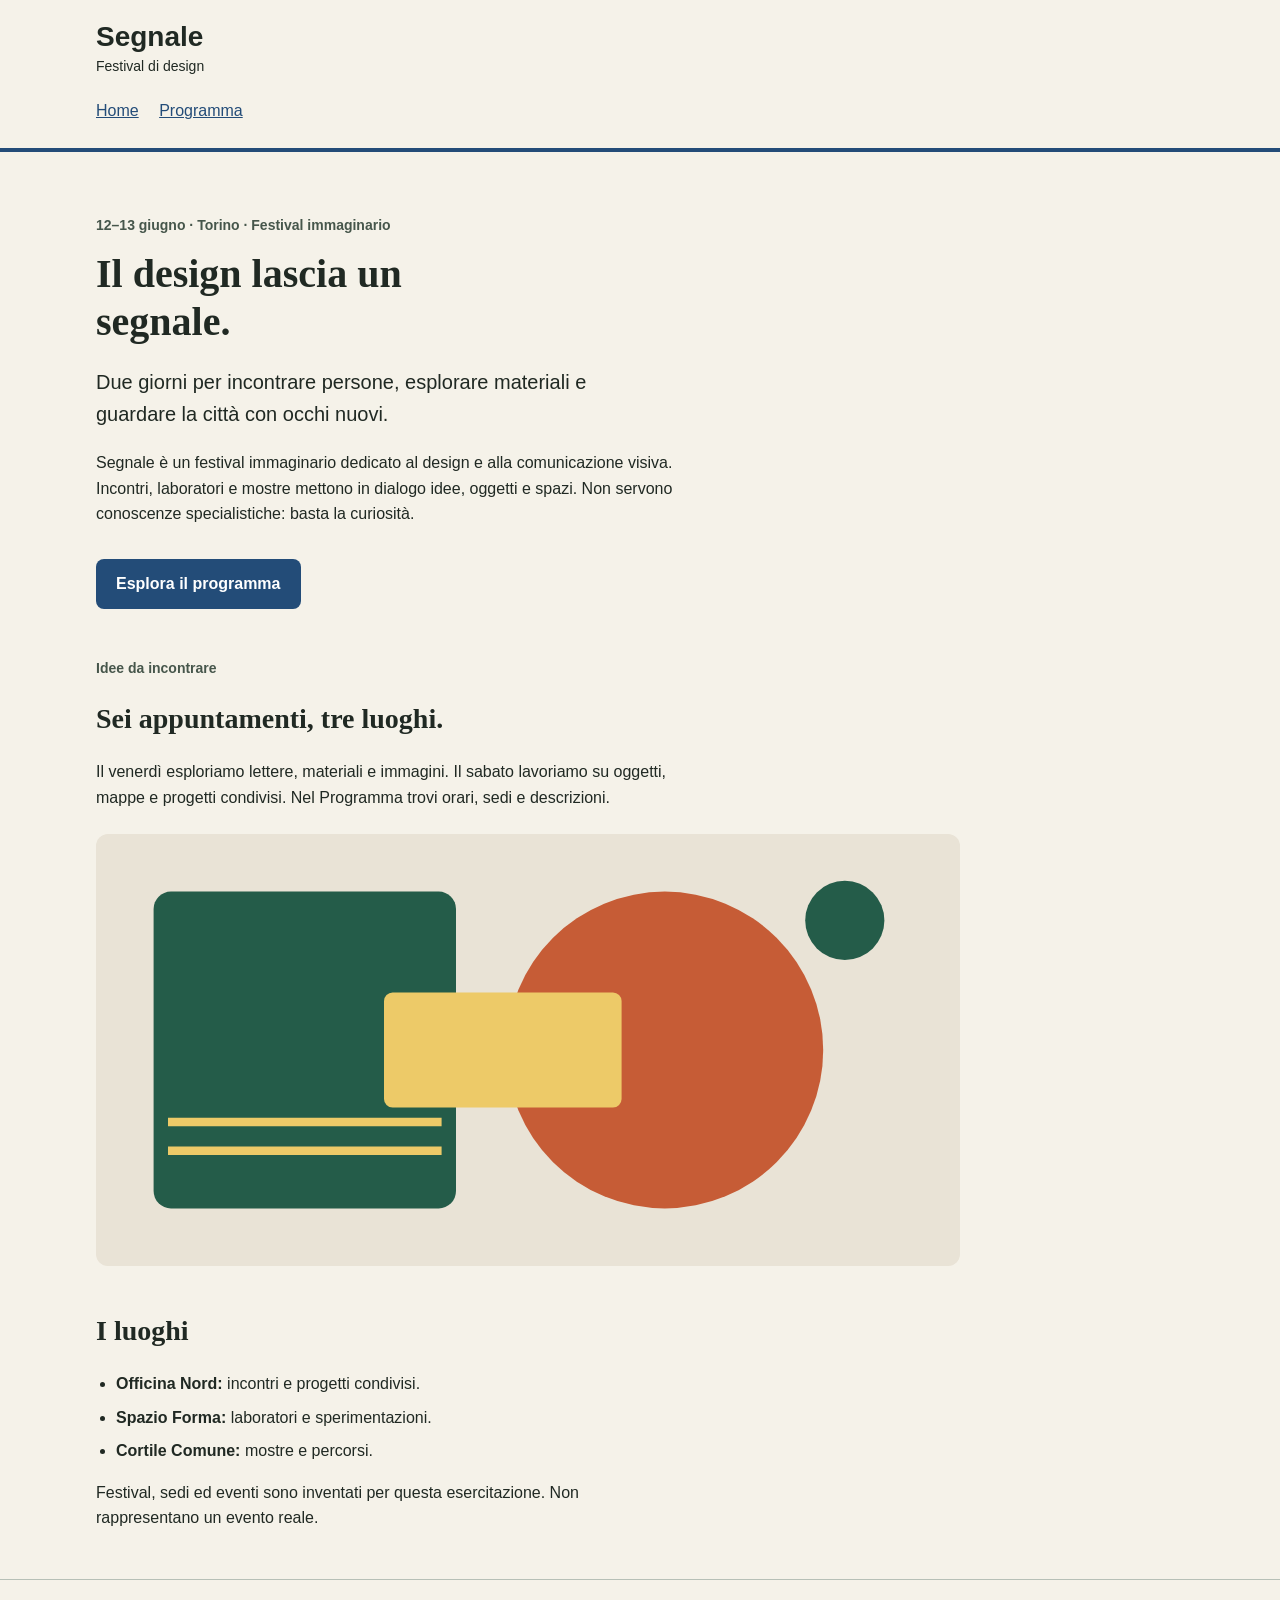
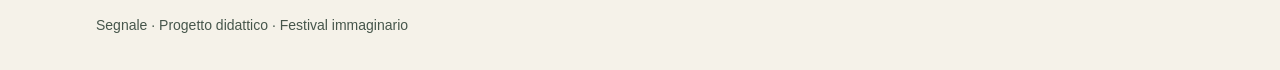
==== index.html @ c1fb13bf "versione vecchia" ====
<!doctype html>
<html lang="it">
<head>
  <meta charset="utf-8">
  <meta name="viewport" content="width=device-width, initial-scale=1">
  <title>Segnale — Festival di design</title>
  <link rel="stylesheet" href="style.css">
</head>
<body>
  <a class="skip-link" href="#contenuto">Vai al contenuto</a>
  <header class="site-header">
    <div class="container">
      <a class="brand" href="index.html">Segnale<span>Festival di design</span></a>
      <nav>
        <a href="index.html">Home</a>
        <a href="programma.html">Programma</a>
      </nav>
    </div>
  </header>

  <main id="contenuto" class="container">
    <section class="intro">
      <p class="eyebrow">12–13 giugno · Torino · Festival immaginario</p>
      <h1 id="titolo-home">Il design lascia un segnale.</h1>
      <p class="lead">Due giorni per incontrare persone, esplorare materiali e guardare la città con occhi nuovi.</p>
      <p class="reading-text">Segnale è un festival immaginario dedicato al design e alla comunicazione visiva. Incontri, laboratori e mostre mettono in dialogo idee, oggetti e spazi. Non servono conoscenze specialistiche: basta la curiosità.</p>
      <a class="button-link" href="programma.html">Esplora il programma</a>
    </section>

    <section class="content-section">
      <p class="eyebrow">Idee da incontrare</p>
      <h2 id="titolo-festival">Sei appuntamenti, tre luoghi.</h2>
      <p class="reading-text">Il venerdì esploriamo lettere, materiali e immagini. Il sabato lavoriamo su oggetti, mappe e progetti condivisi. Nel Programma trovi orari, sedi e descrizioni.</p>
      <img class="festival-image" src="assets/festival.svg" alt="Composizione geometrica di cerchi e rettangoli nei colori del festival" width="1200" height="600">
    </section>

    <section class="content-section">
      <h2 id="titolo-luoghi">I luoghi</h2>
      <ul class="venues">
        <li><strong>Officina Nord:</strong> incontri e progetti condivisi.</li>
        <li><strong>Spazio Forma:</strong> laboratori e sperimentazioni.</li>
        <li><strong>Cortile Comune:</strong> mostre e percorsi.</li>
      </ul>
      <p class="reading-text">Festival, sedi ed eventi sono inventati per questa esercitazione. Non rappresentano un evento reale.</p>
    </section>
  </main>

  <footer class="site-footer"><div class="container"><p>Segnale · Progetto didattico · Festival immaginario</p></div></footer>
</body>
</html>
---- style.css ----
/* Segnale: esempio completo della consegna su Home e Programma. */

/* Valori condivisi: le regole interessate li richiamano con var(). */
:root {
  --colore-primario: #234c78;
  --colore-primario-scuro: #163454;
  --colore-sfondo: #f5f2e9;
  --colore-testo: #202923;
  --font-testo: Arial, Helvetica, sans-serif;
  --font-titoli: Georgia, "Times New Roman", serif;
}

* {
  box-sizing: border-box;
}

body {
  margin: 0;
  background: var(--colore-sfondo);
  color: var(--colore-testo);
  font-family: var(--font-testo);
  font-size: 1rem;
  line-height: 1.6;
}

a {
  color: var(--colore-primario);
}

a:hover {
  text-decoration: underline;
}

a:focus {
  outline: 3px solid var(--colore-testo);
}

.container {
  width: 92%;
  max-width: 68rem;
  margin: 0 auto;
}

.site-header {
  padding: 1.25rem 0;
  border-bottom: 4px solid var(--colore-primario);
}

.brand {
  display: inline-block;
  color: var(--colore-testo);
  font-size: 1.75rem;
  font-weight: bold;
  line-height: 1.2;
  text-decoration: none;
}

.brand span {
  display: block;
  margin-top: 0.25rem;
  font-size: 0.875rem;
  font-weight: normal;
}

nav {
  margin-top: 1rem;
}

nav a {
  display: inline-block;
  margin-right: 1rem;
  padding: 0.25rem 0;
}


.intro {
  padding: 3rem 0 1rem;
}

.eyebrow,
.event-meta {
  color: #46564b;
  font-size: 0.875rem;
  font-weight: bold;
}

h1,
h2,
h3 {
  font-family: var(--font-titoli);
  line-height: 1.2;
}

h1 {
  max-width: 18ch;
  margin: 0.75rem 0 1.25rem;
  font-size: 2.5rem;
}

h2 {
  font-size: 1.75rem;
}

h3 {
  margin: 0.5rem 0 0.75rem;
  font-size: 1.375rem;
}

.lead {
  max-width: 48ch;
  font-size: 1.25rem;
}

.reading-text {
  max-width: 65ch;
}

.button-link {
  display: inline-block;
  margin-top: 1rem;
  padding: 0.75rem 1.25rem;
  border-radius: 0.5rem;
  background: var(--colore-primario);
  color: #ffffff;
  font-weight: bold;
  text-decoration: none;
}

.button-link:hover {
  background: var(--colore-primario-scuro);
}

.content-section {
  margin: 2rem 0 3rem;
}

.festival-image {
  display: block;
  width: 100%;
  max-width: 54rem;
  height: auto;
  margin-top: 1.5rem;
  border-radius: 0.75rem;
}

.venues {
  padding-left: 1.25rem;
}

.venues li {
  margin-bottom: 0.5rem;
}

/* Disposizione di base: una colonna. */
.event-grid {
  display: grid;
  grid-template-columns: 1fr;
  gap: 2rem;
}

.event-card {
  overflow: hidden;
  border: 1px solid #b7c0b7;
  border-radius: 0.75rem;
  background: #ffffff;
}

.event-card img {
  display: block;
  width: 100%;
  height: auto;
}

.event-body {
  padding: 1.5rem;
}

.event-place {
  margin-bottom: 0;
  color: #46564b;
  font-size: 0.875rem;
}

.site-footer {
  padding: 1.25rem 0;
  border-top: 1px solid #b7c0b7;
  color: #46564b;
  font-size: 0.875rem;
}

.skip-link {
  position: absolute;
  top: -6rem;
  left: 1rem;
  padding: 0.75rem 1rem;
  background: #ffffff;
  color: var(--colore-testo);
}

.skip-link:focus {
  top: 1rem;
}

/* Da 600 px: due colonne. */
@media (min-width: 600px) {
  .event-grid {
    grid-template-columns: repeat(2, 1fr);
  }
}

/* Da 1024 px: tre colonne. Questa regola segue quella da 600 px. */
@media (min-width: 1024px) {
  .event-grid {
    grid-template-columns: repeat(3, 1fr);
  }
}
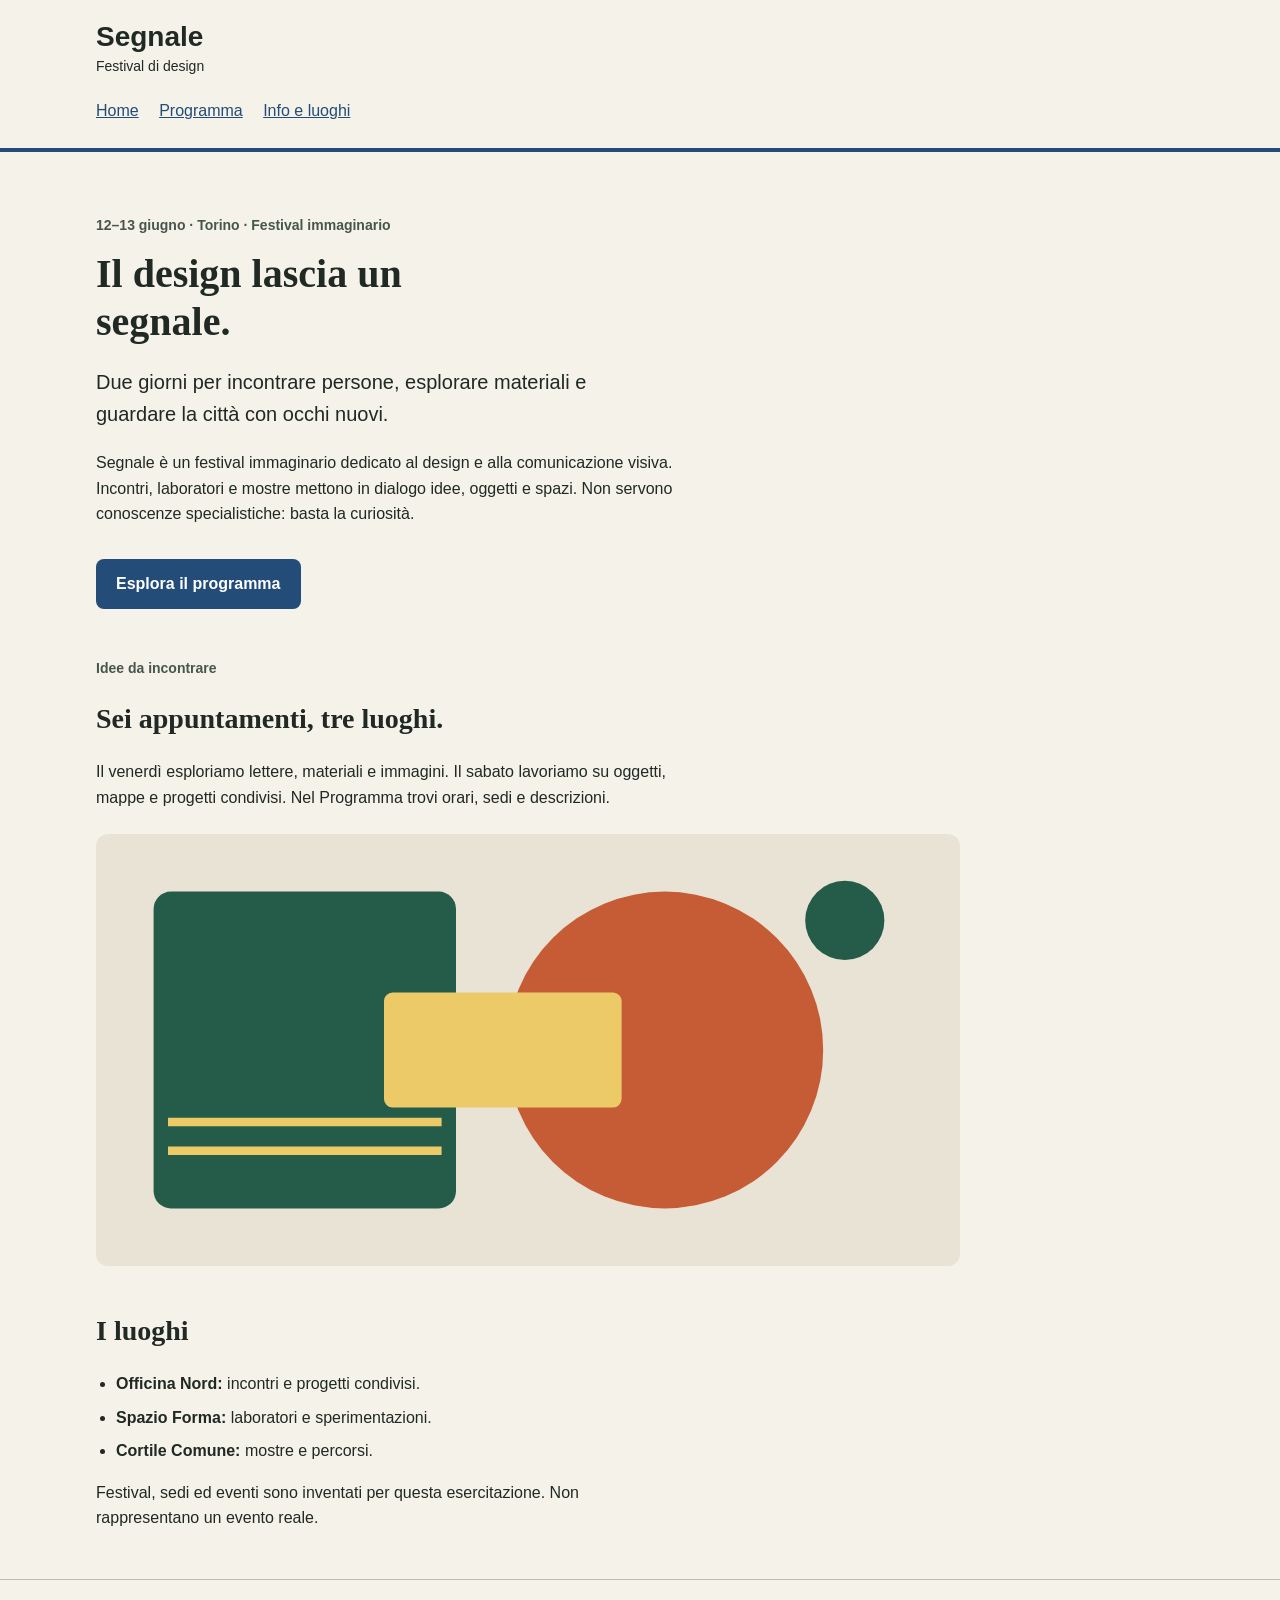
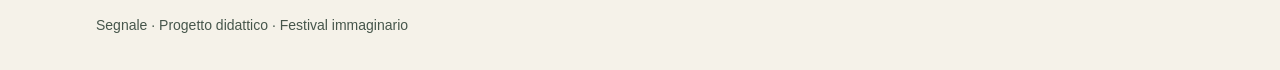
==== commit 3584b42d: "nuova versione" ====
--- a/index.html
+++ b/index.html
@@ -14,6 +14,8 @@
       <nav>
         <a href="index.html">Home</a>
         <a href="programma.html">Programma</a>
+        <a href="info.html">Info e luoghi</a>
+
       </nav>
     </div>
   </header>
--- a/style.css
+++ b/style.css
@@ -214,3 +214,206 @@
     grid-template-columns: repeat(3, 1fr);
   }
 }
+.venue-swiper {
+  overflow: hidden;
+}
+
+.venue-slide {
+  box-sizing: border-box;
+  margin: 0;
+  padding: 1.5rem;
+  background: #ffffff;
+  border-radius: 12px;
+  overflow: hidden;
+}
+
+.venue-slide img {
+  display: block;
+  width: 100%;
+  height: auto;
+  max-height: 65vh;
+  object-fit: cover;
+   border-radius: 12px;
+}
+
+.venue-slide figcaption {
+  padding-top: 1rem;
+}
+
+.venue-slide h3 {
+  margin: 0 0 0.5rem;
+}
+
+.gallery-controls {
+  display: flex;
+  align-items: center;
+  justify-content: center;
+  gap: 1.5rem;
+  min-height: 3rem;
+}
+
+.gallery-controls .swiper-button-prev,
+.gallery-controls .swiper-button-next {
+  position: static;
+  width: 2.75rem;
+  height: 2.75rem;
+  margin: 0;
+  color: inherit;
+}
+
+.gallery-controls .swiper-button-prev::after,
+.gallery-controls .swiper-button-next::after {
+  font-size: 1.25rem;
+}
+
+.gallery-controls .swiper-pagination {
+  position: static;
+  width: auto;
+}
+
+.map-frame {
+  width: 100%;
+  overflow: hidden;
+}
+
+.map-frame iframe {
+  display: block;
+  width: 100%;
+  height: 28rem;
+  border: 0;
+}
+
+.venue-addresses {
+  display: grid;
+  gap: 1rem;
+  padding-left: 1.25rem;
+}
+
+.venue-addresses li {
+  line-height: 1.6;
+}
+
+.swiper-button-prev:focus-visible,
+.swiper-button-next:focus-visible,
+a:focus-visible {
+  outline: 3px solid currentColor;
+  outline-offset: 3px;
+}
+
+@media (max-width: 600px) {
+  .map-frame iframe {
+    height: 22rem;
+  }
+
+  .venue-slide {
+    padding: 1rem;
+  }
+}
+.venue-swiper {
+  position: relative;
+}
+
+.gallery-controls {
+  position: absolute;
+  inset: 0;
+  z-index: 2;
+  display: block;
+  min-height: 0;
+  margin: 0;
+  pointer-events: none;
+}
+
+.gallery-controls .swiper-button-prev,
+.gallery-controls .swiper-button-next {
+  position: absolute;
+  top: 50%;
+  width: 2.75rem;
+  height: 2.75rem;
+  margin: 0;
+  transform: translateY(-50%);
+  border: 1px solid transparent;
+  border-radius: 50%;
+  background: rgb(255 255 255 / 75%);
+  color: #245c4b;
+  pointer-events: auto;
+}
+
+.gallery-controls .swiper-button-prev {
+  left: 0.5rem;
+}
+
+.gallery-controls .swiper-button-next {
+  right: 0.5rem;
+}
+
+.gallery-controls .swiper-button-prev::after,
+.gallery-controls .swiper-button-next::after {
+  font-size: 1rem;
+  font-weight: 700;
+}
+
+.gallery-controls .swiper-button-prev:hover,
+.gallery-controls .swiper-button-next:hover {
+  border-color: #245c4b;
+}
+
+.gallery-controls .swiper-button-prev:focus-visible,
+.gallery-controls .swiper-button-next:focus-visible {
+  border-color: #245c4b;
+  outline: 2px solid #245c4b;
+  outline-offset: 2px;
+}
+
+.gallery-controls .swiper-pagination {
+  position: absolute;
+  top: calc(100% + 0.75rem);
+  left: 50%;
+  width: auto;
+  transform: translateX(-50%);
+  pointer-events: none;
+}
+.gallery-controls .swiper-button-prev,
+.gallery-controls .swiper-button-next {
+  border: 0;
+  border-radius: 0;
+  background: transparent;
+  box-shadow: none;
+}
+
+.gallery-controls .swiper-button-prev:hover,
+.gallery-controls .swiper-button-next:hover {
+  border: 0;
+  background: transparent;
+}
+.gallery-controls .swiper-button-prev,
+.gallery-controls .swiper-button-next {
+  color: #202923;
+  transition: color 0.2s;
+}
+
+.gallery-controls .swiper-button-prev:hover,
+.gallery-controls .swiper-button-next:hover {
+  color: #fff;
+}
+.gallery-controls .swiper-button-prev,
+.gallery-controls .swiper-button-next {
+  width: 2.75rem;
+  height: 2.75rem;
+  border: 0;
+  border-radius: 50%;
+  background: rgb(255 255 255 / 75%);
+  color: #245c4b;
+  transition: background-color 0.2s, color 0.2s;
+}
+
+.gallery-controls .swiper-button-prev:hover,
+.gallery-controls .swiper-button-next:hover {
+  background: rgb(0 0 0 / 45%);
+  color: #fff;
+}
+
+.gallery-controls .swiper-button-prev::after,
+.gallery-controls .swiper-button-next::after {
+  font-size: 1.2rem;
+  font-weight: 700;
+}
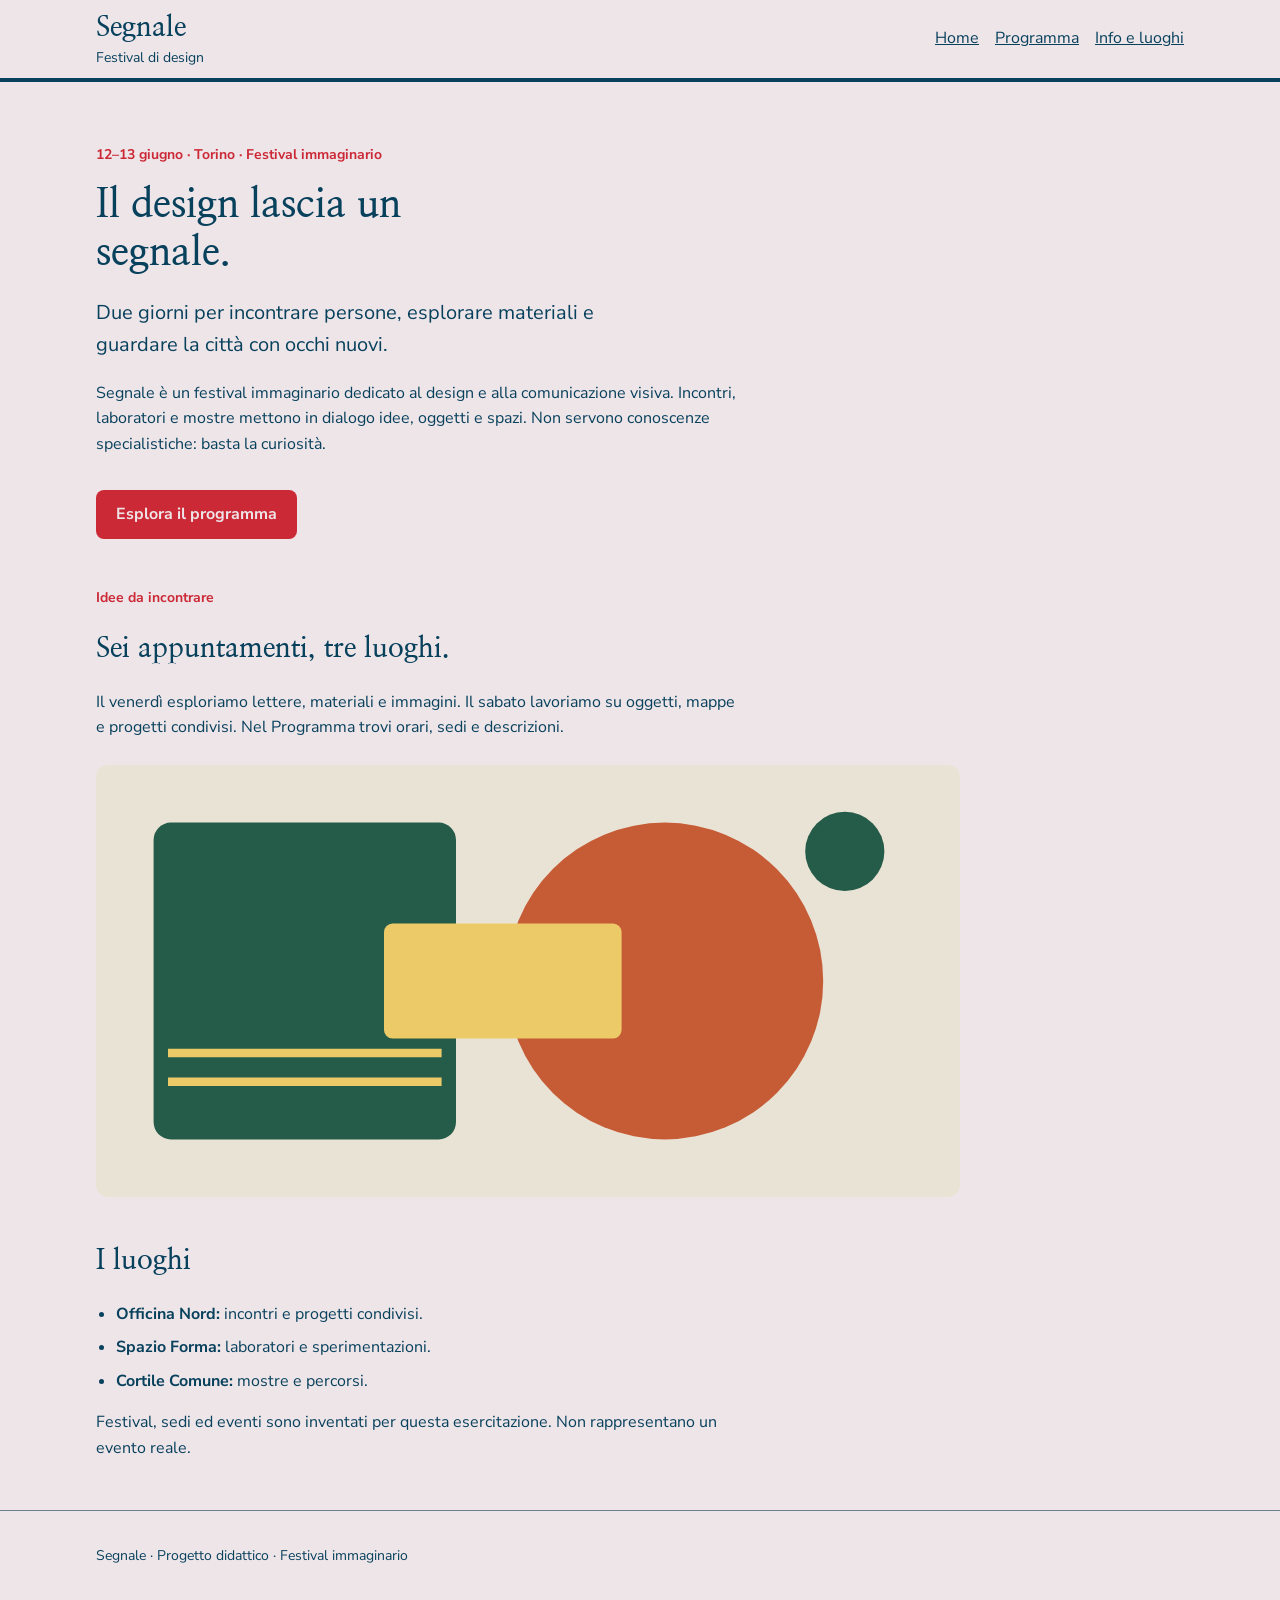
==== commit 51b71973: "versione esercitazione 7" ====
--- a/index.html
+++ b/index.html
@@ -5,6 +5,10 @@
   <meta name="viewport" content="width=device-width, initial-scale=1">
   <title>Segnale — Festival di design</title>
   <link rel="stylesheet" href="style.css">
+  <link rel="preconnect" href="https://fonts.googleapis.com">
+<link rel="preconnect" href="https://fonts.gstatic.com" crossorigin>
+<link href="https://fonts.googleapis.com/css2?family=Nanum+Myeongjo:wght@400;700&family=Nunito+Sans:wght@400;700&display=swap" rel="stylesheet">
+
 </head>
 <body>
   <a class="skip-link" href="#contenuto">Vai al contenuto</a>
--- a/style.css
+++ b/style.css
@@ -1,17 +1,23 @@
-/* Segnale: esempio completo della consegna su Home e Programma. */
-
-/* Valori condivisi: le regole interessate li richiamano con var(). */
+/* Colori della palette e font del festival */
 :root {
-  --colore-primario: #234c78;
-  --colore-primario-scuro: #163454;
-  --colore-sfondo: #f5f2e9;
-  --colore-testo: #202923;
-  --font-testo: Arial, Helvetica, sans-serif;
-  --font-titoli: Georgia, "Times New Roman", serif;
+  --colore-primario: #08415C;
+  --colore-primario-scuro: #08415C;
+  --colore-accento: #CC2936;
+  --colore-secondario: #6B818C;
+  --colore-caldo: #F1BF98;
+  --colore-sfondo: #EEE5E9;
+  --colore-testo: #08415C;
+
+  --font-testo: "Nunito Sans", sans-serif;
+  --font-titoli: "Nanum Myeongjo", serif;
 }
 
 * {
   box-sizing: border-box;
+}
+
+html {
+  scroll-behavior: smooth;
 }
 
 body {
@@ -31,8 +37,11 @@
   text-decoration: underline;
 }
 
-a:focus {
-  outline: 3px solid var(--colore-testo);
+a:focus,
+a:focus-visible,
+button:focus-visible {
+  outline: 3px solid var(--colore-accento);
+  outline-offset: 3px;
 }
 
 .container {
@@ -41,16 +50,28 @@
   margin: 0 auto;
 }
 
+/* Intestazione sticky */
 .site-header {
-  padding: 1.25rem 0;
+  position: sticky;
+  top: 0;
+  z-index: 10;
+  padding: 0.75rem 0;
   border-bottom: 4px solid var(--colore-primario);
+  background: var(--colore-sfondo);
+}
+
+.site-header .container {
+  display: flex;
+  flex-direction: column;
+  gap: 0.5rem;
 }
 
 .brand {
   display: inline-block;
-  color: var(--colore-testo);
+  color: var(--colore-primario);
+  font-family: var(--font-titoli);
   font-size: 1.75rem;
-  font-weight: bold;
+  font-weight: 700;
   line-height: 1.2;
   text-decoration: none;
 }
@@ -58,36 +79,30 @@
 .brand span {
   display: block;
   margin-top: 0.25rem;
+  font-family: var(--font-testo);
   font-size: 0.875rem;
-  font-weight: normal;
-}
-
-nav {
-  margin-top: 1rem;
-}
-
-nav a {
+  font-weight: 400;
+}
+
+.site-header nav {
+  display: flex;
+  flex-direction: column;
+  gap: 0.25rem;
+}
+
+.site-header nav a {
   display: inline-block;
-  margin-right: 1rem;
+  width: fit-content;
   padding: 0.25rem 0;
 }
 
-
-.intro {
-  padding: 3rem 0 1rem;
-}
-
-.eyebrow,
-.event-meta {
-  color: #46564b;
-  font-size: 0.875rem;
-  font-weight: bold;
-}
-
+/* Titoli */
 h1,
 h2,
 h3 {
+  color: var(--colore-primario);
   font-family: var(--font-titoli);
+  font-weight: 700;
   line-height: 1.2;
 }
 
@@ -106,6 +121,17 @@
   font-size: 1.375rem;
 }
 
+.intro {
+  padding: 3rem 0 1rem;
+}
+
+.eyebrow,
+.event-meta {
+  color: var(--colore-accento);
+  font-size: 0.875rem;
+  font-weight: 700;
+}
+
 .lead {
   max-width: 48ch;
   font-size: 1.25rem;
@@ -115,21 +141,24 @@
   max-width: 65ch;
 }
 
+/* Pulsante principale */
 .button-link {
   display: inline-block;
   margin-top: 1rem;
   padding: 0.75rem 1.25rem;
   border-radius: 0.5rem;
+  background: var(--colore-accento);
+  color: var(--colore-sfondo);
+  font-weight: 700;
+  text-decoration: none;
+}
+
+.button-link:hover {
   background: var(--colore-primario);
-  color: #ffffff;
-  font-weight: bold;
-  text-decoration: none;
-}
-
-.button-link:hover {
-  background: var(--colore-primario-scuro);
-}
-
+  color: var(--colore-sfondo);
+}
+
+/* Sezioni e immagini */
 .content-section {
   margin: 2rem 0 3rem;
 }
@@ -151,7 +180,7 @@
   margin-bottom: 0.5rem;
 }
 
-/* Disposizione di base: una colonna. */
+/* Programma */
 .event-grid {
   display: grid;
   grid-template-columns: 1fr;
@@ -160,9 +189,9 @@
 
 .event-card {
   overflow: hidden;
-  border: 1px solid #b7c0b7;
+  border: 1px solid var(--colore-secondario);
   border-radius: 0.75rem;
-  background: #ffffff;
+  background: var(--colore-sfondo);
 }
 
 .event-card img {
@@ -177,44 +206,36 @@
 
 .event-place {
   margin-bottom: 0;
-  color: #46564b;
+  color: var(--colore-primario);
   font-size: 0.875rem;
 }
 
+/* Piè di pagina */
 .site-footer {
   padding: 1.25rem 0;
-  border-top: 1px solid #b7c0b7;
-  color: #46564b;
+  border-top: 1px solid var(--colore-secondario);
+  color: var(--colore-primario);
   font-size: 0.875rem;
 }
 
+/* Collegamento per saltare al contenuto */
 .skip-link {
   position: absolute;
   top: -6rem;
   left: 1rem;
+  z-index: 20;
   padding: 0.75rem 1rem;
-  background: #ffffff;
-  color: var(--colore-testo);
+  background: var(--colore-caldo);
+  color: var(--colore-primario);
 }
 
 .skip-link:focus {
   top: 1rem;
 }
 
-/* Da 600 px: due colonne. */
-@media (min-width: 600px) {
-  .event-grid {
-    grid-template-columns: repeat(2, 1fr);
-  }
-}
-
-/* Da 1024 px: tre colonne. Questa regola segue quella da 600 px. */
-@media (min-width: 1024px) {
-  .event-grid {
-    grid-template-columns: repeat(3, 1fr);
-  }
-}
+/* Galleria */
 .venue-swiper {
+  position: relative;
   overflow: hidden;
 }
 
@@ -222,18 +243,18 @@
   box-sizing: border-box;
   margin: 0;
   padding: 1.5rem;
-  background: #ffffff;
-  border-radius: 12px;
   overflow: hidden;
+  border-radius: 0.75rem;
+  background: var(--colore-caldo);
 }
 
 .venue-slide img {
   display: block;
   width: 100%;
+  max-height: 65vh;
   height: auto;
-  max-height: 65vh;
+  border-radius: 0.75rem;
   object-fit: cover;
-   border-radius: 12px;
 }
 
 .venue-slide figcaption {
@@ -244,81 +265,11 @@
   margin: 0 0 0.5rem;
 }
 
-.gallery-controls {
-  display: flex;
-  align-items: center;
-  justify-content: center;
-  gap: 1.5rem;
-  min-height: 3rem;
-}
-
-.gallery-controls .swiper-button-prev,
-.gallery-controls .swiper-button-next {
-  position: static;
-  width: 2.75rem;
-  height: 2.75rem;
-  margin: 0;
-  color: inherit;
-}
-
-.gallery-controls .swiper-button-prev::after,
-.gallery-controls .swiper-button-next::after {
-  font-size: 1.25rem;
-}
-
-.gallery-controls .swiper-pagination {
-  position: static;
-  width: auto;
-}
-
-.map-frame {
-  width: 100%;
-  overflow: hidden;
-}
-
-.map-frame iframe {
-  display: block;
-  width: 100%;
-  height: 28rem;
-  border: 0;
-}
-
-.venue-addresses {
-  display: grid;
-  gap: 1rem;
-  padding-left: 1.25rem;
-}
-
-.venue-addresses li {
-  line-height: 1.6;
-}
-
-.swiper-button-prev:focus-visible,
-.swiper-button-next:focus-visible,
-a:focus-visible {
-  outline: 3px solid currentColor;
-  outline-offset: 3px;
-}
-
-@media (max-width: 600px) {
-  .map-frame iframe {
-    height: 22rem;
-  }
-
-  .venue-slide {
-    padding: 1rem;
-  }
-}
-.venue-swiper {
-  position: relative;
-}
-
+/* Comandi della galleria */
 .gallery-controls {
   position: absolute;
   inset: 0;
   z-index: 2;
-  display: block;
-  min-height: 0;
   margin: 0;
   pointer-events: none;
 }
@@ -331,10 +282,10 @@
   height: 2.75rem;
   margin: 0;
   transform: translateY(-50%);
-  border: 1px solid transparent;
+  border: 0;
   border-radius: 50%;
-  background: rgb(255 255 255 / 75%);
-  color: #245c4b;
+  background: var(--colore-sfondo);
+  color: var(--colore-primario);
   pointer-events: auto;
 }
 
@@ -348,20 +299,14 @@
 
 .gallery-controls .swiper-button-prev::after,
 .gallery-controls .swiper-button-next::after {
-  font-size: 1rem;
+  font-size: 1.2rem;
   font-weight: 700;
 }
 
 .gallery-controls .swiper-button-prev:hover,
 .gallery-controls .swiper-button-next:hover {
-  border-color: #245c4b;
-}
-
-.gallery-controls .swiper-button-prev:focus-visible,
-.gallery-controls .swiper-button-next:focus-visible {
-  border-color: #245c4b;
-  outline: 2px solid #245c4b;
-  outline-offset: 2px;
+  background: var(--colore-accento);
+  color: var(--colore-sfondo);
 }
 
 .gallery-controls .swiper-pagination {
@@ -370,50 +315,78 @@
   left: 50%;
   width: auto;
   transform: translateX(-50%);
+  color: var(--colore-primario);
   pointer-events: none;
 }
-.gallery-controls .swiper-button-prev,
-.gallery-controls .swiper-button-next {
+
+/* Mappa */
+.map-frame {
+  width: 100%;
+  overflow: hidden;
+}
+
+.map-frame iframe {
+  display: block;
+  width: 100%;
+  height: 28rem;
   border: 0;
-  border-radius: 0;
-  background: transparent;
-  box-shadow: none;
-}
-
-.gallery-controls .swiper-button-prev:hover,
-.gallery-controls .swiper-button-next:hover {
-  border: 0;
-  background: transparent;
-}
-.gallery-controls .swiper-button-prev,
-.gallery-controls .swiper-button-next {
-  color: #202923;
-  transition: color 0.2s;
-}
-
-.gallery-controls .swiper-button-prev:hover,
-.gallery-controls .swiper-button-next:hover {
-  color: #fff;
-}
-.gallery-controls .swiper-button-prev,
-.gallery-controls .swiper-button-next {
-  width: 2.75rem;
-  height: 2.75rem;
-  border: 0;
-  border-radius: 50%;
-  background: rgb(255 255 255 / 75%);
-  color: #245c4b;
-  transition: background-color 0.2s, color 0.2s;
-}
-
-.gallery-controls .swiper-button-prev:hover,
-.gallery-controls .swiper-button-next:hover {
-  background: rgb(0 0 0 / 45%);
-  color: #fff;
-}
-
-.gallery-controls .swiper-button-prev::after,
-.gallery-controls .swiper-button-next::after {
-  font-size: 1.2rem;
-  font-weight: 700;
-}
+}
+
+.venue-addresses {
+  display: grid;
+  gap: 1rem;
+  padding-left: 1.25rem;
+}
+
+.venue-addresses li {
+  line-height: 1.6;
+}
+
+/* Da 600 px: menu in riga e programma a due colonne */
+@media (min-width: 600px) {
+  .site-header .container {
+    flex-direction: row;
+    align-items: center;
+    justify-content: space-between;
+  }
+
+  .site-header nav {
+    flex-direction: row;
+    align-items: center;
+    gap: 1rem;
+  }
+
+  .site-header nav a {
+    width: auto;
+  }
+
+  .event-grid {
+    grid-template-columns: repeat(2, 1fr);
+  }
+}
+
+/* Da 1024 px: programma a tre colonne */
+@media (min-width: 1024px) {
+  .event-grid {
+    grid-template-columns: repeat(3, 1fr);
+  }
+}
+
+/* Spazi più compatti sui telefoni */
+@media (max-width: 599px) {
+  .site-header {
+    padding: 0.5rem 0;
+  }
+
+  .site-header nav {
+    gap: 0;
+  }
+
+  .map-frame iframe {
+    height: 22rem;
+  }
+
+  .venue-slide {
+    padding: 1rem;
+  }
+}
